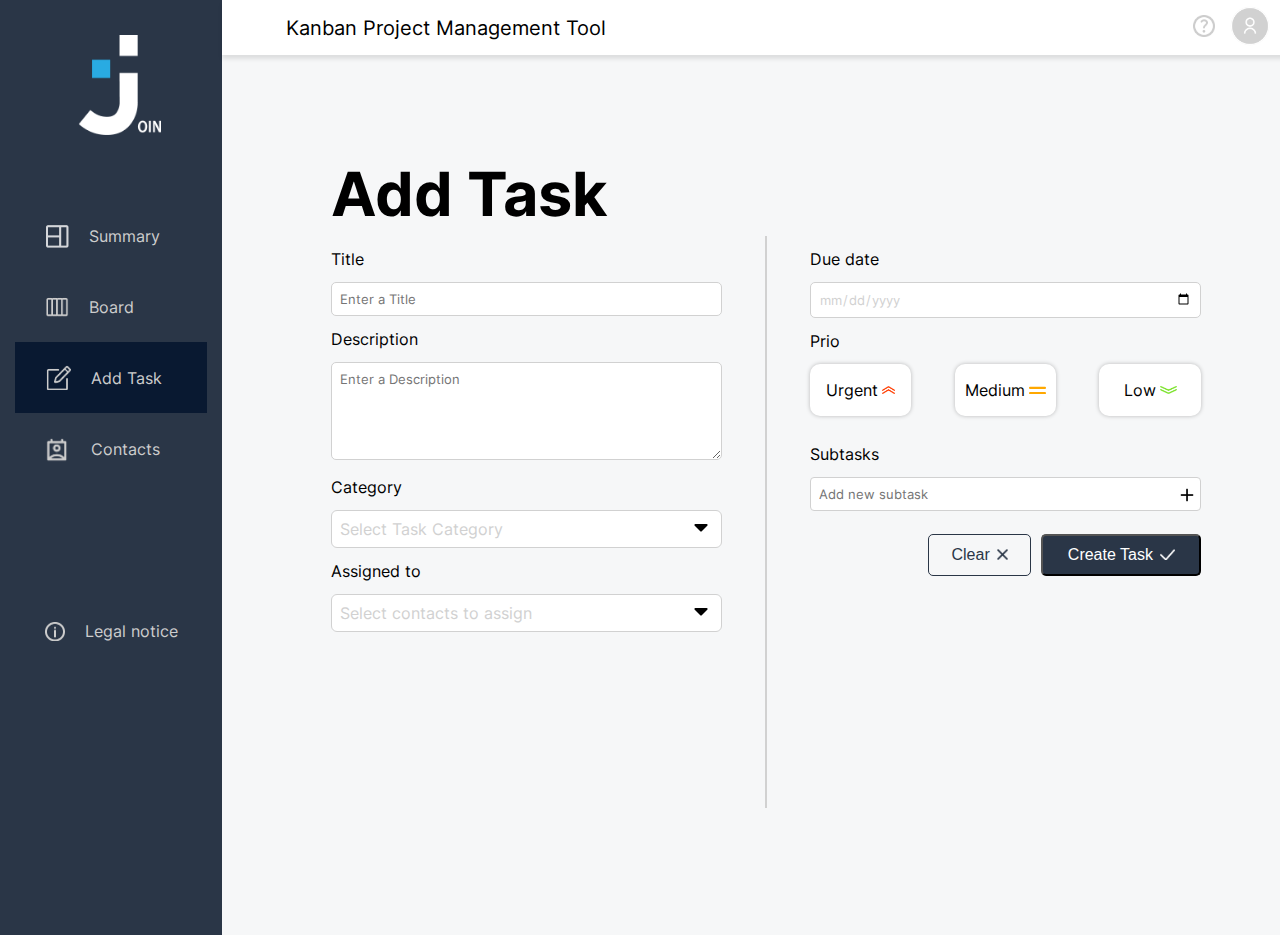
==== addTask.html @ 54497523 "first commit" ====
<!DOCTYPE html>
<html lang="en">

<head>
    <meta charset="UTF-8">
    <meta http-equiv="X-UA-Compatible" content="IE=edge">
    <meta name="viewport" content="width=device-width, initial-scale=1.0">
    <script src="js\templates.js"></script>
    <script src="js\script.js"></script>
    <script src="js\addTask.js"></script>
    <script src="js\addTaskStyle.js"></script>
    <script src="mini_backend.js"></script>
    <script src="js/renderAddTask.js"></script>
    <link rel="stylesheet" href="css/style.css">
    <link rel="stylesheet" href="css/media.css">
    <link rel="stylesheet" href="css/fonts.css">
    <link rel="stylesheet" href="css/addTask.css">
    <link rel="stylesheet" href="css/addTaskMedia.css">

    <title>AddTask</title>
</head>

<body onload="init(3),initServer()">

    <div class="bigContainer">



        <div class="orginalNavbar">
            <div id="navline" class="navLine">
                <img class="navbarJoinLogo" src="assets/img/Summary/joinLogoSummary.png">
                <div class="navs">
                    <div onclick="openSection('summary.html')" id="nav1" class="navbarSidebar">
                        <img class="navImg opacity" src="assets/img/Summary/summary.png">
                        <span> Summary</span>
                    </div>

                    <div onclick="openSection('board.html')" id="nav2" class="navbarSidebar">
                        <img class="navImg" src="assets/img/Summary/board.png">
                        <span> Board</span>
                    </div>

                    <div onclick="openSection('addTask.html')" id="nav3" class="navbarSidebar">
                        <img class="navImg padding" src="assets/img/Summary/addTask.png">
                        <span> Add Task</span>
                    </div>

                    <div onclick="openSection('contacts.html')" id="nav4" class="navbarSidebar">
                        <img class="adjustImgNav" src="assets/img/Summary/contacts.png">
                        <span> Contacts</span>
                    </div>
                </div>

                <div onclick="openSection('legalNotice.html')" id="nav5" class="legalNotice">
                    <img src="assets/img/Summary/exclamationMark.png">
                    <span> Legal notice</span>
                </div>
            </div>
        </div>




        <div class="headerAndTaskContainer">
            <div class="headerPlusResponsiveBtn">
                <div class="taskBtnsResponsive">
                    <button class="clearBtnOriginal" onclick="clearFormular()">
                        <span class="btnText">Clear</span> 
                        <img class="btnImg2" src="assets/img/Add Task/clear.png">
                    </button>
                    <button onclick="requestNewTask(); return false" class="createTaskBtn grayHighlight" type="submit">
                        <span class="btnText"> Create Task</span>
                        <img class="btnImg" src="assets/img/Add Task/create.png">
                    </button>

                </div>
                <div w3-include-html="templates/header.html"></div>
            </div>
            <div w3-include-html="templates/addTaskTemplate.html"></div>
        </div>

        <div class="responsiveNavbar">

            <div id="navline" class="navLine">
                <img class="navbarJoinLogo" src="assets/img/Summary/joinLogoSummary.png">
                <div class="navs">
                    <div onclick="openSection('summary.html')" id="nav1" class="navbarSidebar">
                        <img class="navImg opacity" src="assets/img/Summary/summary.png">
                        <span> Summary</span>
                    </div>

                    <div onclick="openSection('board.html')" id="nav2" class="navbarSidebar">
                        <img class="navImg" src="assets/img/Summary/board.png">
                        <span> Board</span>
                    </div>

                    <div onclick="openSection('addTask.html')" id="nav3" class="navbarSidebar">
                        <img class="navImg padding" src="assets/img/Summary/addTask.png">
                        <span> Add Task</span>
                    </div>

                    <div onclick="openSection('contacts.html')" id="nav4" class="navbarSidebar">
                        <img class="adjustImgNav" src="assets/img/Summary/contacts.png">
                        <span> Contacts</span>
                    </div>
                </div>

                <div onclick="openSection('legalNotice.html')" id="nav5" class="legalNotice">
                    <img src="assets/img/Summary/exclamationMark.png">
                    <span> Legal notice</span>
                </div>
            </div>

        </div>

    </div>
</body>

</html>
---- css/style.css ----
html {
    font-family: 'Inter', sans-serif;
}

body {
    margin: 0;
    background-color: rgb(246, 247, 248);
    overflow-x: hidden;
    overflow-y: hidden;
}

/* styling scrollbar */
::-webkit-scrollbar-thumb {
    background: rgba(167, 167, 167,0.6);
    border-radius: 10px;
  }

  ::-webkit-scrollbar {
    width: 10px;
    height: 20px;
  }


.joinLogoLogIn {
    position: absolute;
    top: -54px;
    left: -92px;
    height: 250px;
    width: auto;
    transition: all 1s ease-in-out;
}

.joinLogoLogInLP{
    height: 400px;
    width: auto; 
    display: flex;
    position: absolute;
    top: 0;
    bottom: 0;
    left: 0;
    right: 0;
    margin: auto;
    animation-name: logo;
    animation-duration: 2s;
    animation-timing-function: ease-in-out;
    animation-fill-mode: forwards;
}

.joinLogoLogInLPResponsive{
    height: 250px;
    width: auto; 
    display: none;
    position: absolute;
    top: 0;
    bottom: 0;
    left: 0;
    right: 0;
    margin: auto;
    animation-name: logo;
    animation-duration: 2s;
    animation-timing-function: ease-in-out;
    animation-fill-mode: forwards;
}



@keyframes logo{
    from{
        transform: translate(0,0) scale(1);
    }

    to{
        transform: translate(-95vw,-100vh) scale(0.65);   
        display: none;
    }
}

@keyframes logoResponsive{
    from{
        transform: translate(0,0) scale(1);
    }

    to{
        transform: translate(-95vw,-100vh) scale(0.8 );   
        display: none;
    }
}

.animationBackground{
    width: 100vw;
    height: 100vh;
    background-color: rgb(246, 247, 248); 
    z-index: 1;
    position: absolute;
    display: flex;
    opacity: 1;
    animation-name: hide;
    animation-duration: 1s;
    animation-timing-function: ease-in-out;
    animation-fill-mode: forwards;
}


@keyframes hide{
    0%{
        opacity: 1;
        z-index: 1;
    }

    100%{
        opacity: 0;
        z-index: -2;
    }
}

.LogIn {
    position: absolute;
    padding: 23px;
    top: 0;
    left: 0;
    right: 0;
    bottom: 0;
    margin: auto;
    height: 55%;
    padding: 10px;
    background-color: white;
    width: 50vw;
    border-radius: 30px;
    display: flex;
    flex-direction: column;
    justify-content: center;
    align-items: center;
    align-self: center;
}


.underline {
    background-color: #29ABE2;
    height: 3px;
    width: 123px;
    margin-top: 15px;
}


h1 {
    font-size: 61px;
    margin-top: 80 !important;
}


.LogInHeadline {
    position: relative;
    display: flex;
    justify-content: space-between;
    width: 100%;
}


.signUpContainer {
    position: absolute;
    right: 11px;
    top: 28px;
    display: flex;
    align-items: center;
    justify-content: space-between;
    margin-right: 30px;
}


.signUpButton {
    border-radius: 5px;
    color: white;
    font-weight: 300;
    padding-left: 20px;
    padding-right: 20px;
    margin-right: 10px;
    font-size: 15px;
    padding-top: 6px;
    padding-bottom: 6px;
    cursor: pointer;
}


.signUpContainer span {
    margin-right: 25px;
    ;
}


.rememberMe {
    display: flex;
    margin-right: 10px;
    font-size: 16px;
}


.rememberPassword {
    display: flex;
    justify-content: center;
    align-items: center;
    width: 100%;
    margin-bottom: 8px;
}


.rememberMe input {
    margin-right: 7px;
}


.forgetPassword {
    margin-left: 10px;
}


.logInButtons {
    display: flex;
    justify-content: center;
    width: 100%;
}


.loginBtn {
    border-radius: 5px;
    color: white;
    font-weight: 300;
    padding-left: 22px;
    padding-right: 22px;
    margin-right: 10px;
    font-size: 19px;
    padding-top: 6px;
    padding-bottom: 6px;
    cursor: pointer;
}


.guestBtn {
    border-radius: 5px;
    margin-left: 10px;
    background-color: white;
    border: 1px solid rgba(0, 0, 0, 0.6);
    font-weight: 300;
    padding-left: 12px;
    padding-right: 12px;
    font-size: 19px;
    padding-top: 6px;
    padding-bottom: 6px;
    cursor: pointer;
}


.inputFields {
    width: 100%;
    display: flex;
    justify-content: center;
    flex-direction: column;
    margin-top: 17px;
}


.inputContainer {
    width: 100%;
    position: relative;
    margin: 1vh;
    display: flex;
    justify-content: center;
    flex-direction: column;
    align-items: center;
}




.inputImageName {
    position: absolute;
    left: 78%;
    top: 22%;
    height: 18px;
    width: auto;
}

.redText{
    color: red;
}


.inputImageLock {
    position: absolute;
    left: 78%;
    top: 22%;
    height: 18px;
    width: auto;
}


.inputImageMail {
    position: absolute;
    left: 78%;
    top: 22%;
    height: auto;
    width: 16px;
}


.forgetPassword {
    padding-left: 5px;
}


.forgetPassword a {
    text-decoration: none;
    color: #29ABE2;
}


/*Sign Up*/

.signUp {
    position: relative;
    padding: 23px;
    top: 22vh;
    left: 0;
    right: 0;
    bottom: 0;
    margin: auto;
    height: 45%;
    background-color: white;
    width: 50vw;
    border-radius: 30px;
    display: flex;
    flex-direction: column;
    justify-content: center;
    align-items: center;
    align-self: center;
}

.inputField {
    padding: 8px;
    width: 71%;
    border: 1px solid #D1D1D1;
    color: #D1D1D1;
    border-radius: 5px;
    font-family: 'Inter', sans-serif;
    box-sizing: border-box;
}

.headerSignUp {
    display: flex;
    justify-content: flex-start;
    align-items: center;
    width: 100%;
}


.backArrow {
    height: 24px;
    cursor: pointer;
}


/* forgot password */
.headlineFP {
    text-align: center;
}


.inputFieldFP {
    padding: 8px;
    border: 1px solid #D1D1D1;
    color: #D1D1D1;
    border-radius: 5px;
    width: 53%;
}


.inputImageMailFP {
    position: absolute;
    left: 73%;
    top: 22%;
    height: auto;
    width: 16px;
}


.text {
    text-align: center;
    font-size: 21px;
}

.sendMailBtn {
    border-radius: 5px;
    color: white;
    font-weight: 300;
    padding-left: 22px;
    padding-right: 22px;
    font-size: 19px;
    padding-top: 6px;
    padding-bottom: 6px;
}


.help {
    display: flex !important;
    align-items: center !important;
}

.help :hover {
    cursor: pointer;
}

.help img {
    width: 16px;
    height: auto;
}



.logOutBtn img {
    height: 40px;
    width: 40px;
    margin-left: 10px;
}


.logOutBtn :hover {
    cursor: pointer;
}


.logOutBtn button {
    background-color: #2A3647;
    color: white;
    border-radius: 5px !important;
    height: 30px !important;
    width: 60px !important;
}

.subheaderResponsive{
    display: none;
    padding-left: 10%;
}


.header span {
    margin-left: 5vw;
    font-weight: 400;
    font-size: 20px;
}

.headLine {
    display: flex;
    flex-direction: row;
    justify-content: center;
    align-items: center;
    gap: 30px;
    position: absolute;
    left: 455px;
    top: 171px;
}


.headLine h1 {
    font-weight: 700;
    font-size: 61px;
}


.headLine b {
    font-size: 27px;
    font-weight: 400;
}

.navLine span::after {
    box-sizing: unset !important;
}

.navLine span::before {
    box-sizing: unset !important;
}

.inputFieldLogin {
    padding: 8px;
    width: 71%;
    border: 1px solid #D1D1D1;
    color: #D1D1D1;
    border-radius: 5px;
    font-family: 'Inter', sans-serif;
    box-sizing: border-box;
}

.grayHighlight {
    background-color: #2A3647;
}



/* Von hier nach oben Fast alles für LogIn SignUp etc. */

/* ////////////////////////////////////////////////////////////////////////////////////////////////////////////////////////// */
 
/* Add Task*/


.alert {
    width: 70%;
    font-size: 14px;
    color: red;
}


.alertPriority {
    width: 70%;
    font-size: 14px;
    color: red;
}


.noSubtask {
    width: 70%;
    font-size: 14px;
    color: red;
}



.mobileText {
    display: none;
    padding-right: 10px;
}


.headlineT {
    margin-top: 0;
    width: 70%;
    margin-bottom: 5px;
}


.grayLineHorizontal {
    background-color: #D1D1D1;
    height: 1px;
    min-width: 76%;
    border: 1px solid #D1D1D1;
}


.selectField {
    padding: 8px;
    border: 1px solid #D1D1D1;
    border-radius: 5px;
    width: 66%;
}


.selectHeadField {
    transform: translateX(-2%);
    position: relative;
    background-color: white;
    padding: 8px;
    border: 1px solid #D1D1D1;
    border-radius: 6px;
    color: #D1D1D1;
    display: flex;
    align-items: center;
    gap: 8px;
    width: 99%;
    min-height: 15px;
}

.selectHeadFieldContacts {
    position: relative;
    background-color: white;
    padding: 8px;
    border: 1px solid #D1D1D1;
    border-radius: 6px;
    color: #D1D1D1;
    display: flex;
    align-items: center;
    gap: 8px;
    width: 95%;
    min-height: 15px;
}


.selectHeadFieldPopUp {
    transform: translateX(-2%);
    position: relative;
    background-color: white;
    padding: 8px;
    border: 1px solid #D1D1D1;
    border-radius: 6px;
    color: #D1D1D1;
    display: flex;
    align-items: center;
    gap: 8px;
    width: 99%;
    min-height: 15px;
}


.hiddenInput {
    height: 0;
    width: 0;
    opacity: 0;
}

.dropdownImgPopUp {
    position: absolute;
    height: 8px;
    left: 93%;
    top: 14px;
}

.chosenCategoryColorBoard {
    height: 8px;
    width: 8px;
    border-radius: 20px;
    position: absolute;
    top: 16px;
    left: 80%;
}

.clearBtnOriginal:hover {
    cursor: pointer;
}

.inputWidth {
    width: 70%;
}


.leftSide {
    width: 50%;
    display: flex;
    flex-direction: column;
    justify-content: center;
    align-items: center;
}

.adjustWidth5{
    width: 100%;
}

.searchNavImg1{
   height: 16px;
   position: absolute;
   top: 9px;
   left: 96%;
}

.prioDoubleContainer {
    position: relative;
    width: 33%;
}

.prioDoubleContainerBBtn {
    position: relative;
    width: 26%;
}

.prioDoubleContainerOriginal {
    position: relative;
    width: 26%;
}

.prioDoubleContainerContacts {
    position: relative;
    width: 26%;
}


.prio:hover {
    cursor: pointer;
    transform: scale(1.1);
    box-shadow: 0px 4px 4px 0px rgba(0, 0, 0, 0.25);
}

.prioSelected:hover {
    cursor: pointer;
}

.prioImg:nth-child(2) {
    height: 8px;
    width: 17px;
}

.subtaskHL {
    margin-top: 20px;
}

.subtasksContact{
    padding: 8px;
    color: #D1D1D1;
    border: 1px solid #D1D1D1;
    border-radius: 5px;
    font-family: 'Inter', sans-serif;
    width: 100%;
    border-radius: 4px;
}

.subtasksPopUp{
    max-height: 75px;
    width: 52%;
    margin-left: 15px;
}

.subtasksSD{
    padding: 8px;
    width: 100%;
}

.subtaskListPopUp{
    max-height: 80px;
    margin-bottom: 15px;
}

.progressDisplay{
    display: flex;
    align-items: center;
    width: 100%;
    height: 20px;
    margin-bottom: 5px;
}

.progress{
    width: 80%;
    background-color:#F4F4F4 ;
    height: 15px;
}

.progressbar{
    background-color:#29ABE2;
    height: 100%;
}

.progressDigits{
    margin-left: 10px;
}


.subtasks:hover {
    cursor: pointer;
}


.subtaskPlusOriginal:hover {
    cursor: pointer;
}


.subtasksInputBoard {
    padding: 8px;
    color: #D1D1D1;
    border: 1px solid rgb(209, 209, 209);
    border-radius: 5px;
    font-family: 'Inter', sans-serif;
    width: 100%;
    border-radius: 4px;
}


.subtaskPlus {
    position: absolute;
    height: 18px;
    width: auto;
    left: 95%;
    top: 24%;
}


.subtaskPlusContacts {
    position: absolute;
    left: 98%;
    top: 67%;
    height: 18px;
    width: auto;
}


.subtaskPlusContacts {
    cursor: pointer;
}

.subtaskPlusPopUp {
    position: absolute;
    left: 96%;
    top: 24%;
    height: 18px;
    width: auto;
}


.leftSideP {
    padding-left: 10px;
}






.taskBtns {
    display: flex;
    justify-content: flex-end;
    width: 70%;
}



.clearBtnResponsive{
    border: 1px solid #2A3647;
    background-color: rgb(246, 247, 248);
    color: #2A3647;
    border-radius: 5px;
    font-weight: 400;
    padding-left: 15px;
    padding-right: 15px;
    margin-right: 10px;
    font-size: 16px;
    padding-top: 10px;
    padding-bottom: 10px;
}

.clearBtnResponsiveAD{
    border: 1px solid #2A3647;
    background-color: rgb(246, 247, 248);
    color: #2A3647;
    border-radius: 5px;
    font-weight: 400;
    padding-left: 15px;
    padding-right: 15px;
    margin-right: 10px;
    font-size: 16px;
    display: flex;
    align-items: center;
}

.clearBtnResponsive2{
    display: none;
    justify-content: center;
    align-items: center;
    border: 1px solid #2A3647;
    background-color: rgb(246, 247, 248);
    color: #2A3647;
    border-radius: 5px;
    font-weight: 400;
    padding-left: 10px;
    padding-right: 10px;
    margin-right: 10px;
    font-size: 16px;
    padding-top: 10px;
    padding-bottom: 10px;
}



.createTaskBtnResponsiveAD{
    border-radius: 5px;
    color: white;
    font-weight: 400;
    padding-left: 15px;
    padding-right: 15px;
    margin-right: 10px;
    font-size: 16px;
    width: 160px;
}

.workSpace p {
    width: 70%;
    text-align: left;
    margin-top: 13px;
    margin-bottom: 13px;
}


.inputWidth2 {
    width: 74%;
}


.inputWidth3 {
    width: 100%;
}

.userImg {
    margin-right: 5px;
}


.responsiveHeader {
    position: relative;
}


.responsiveBtn {
    position: absolute;
    display: none;
    justify-content: flex-end;
    width: 70%;
    left: 14vw;
    top: 1px;
    z-index: 1;
    height: 34px;
}


.responsiveLogo {

    height: 31px;
    margin-top: 2px;
    margin-left: 37px;
    display: none;
    z-index: 1;
}




/* Board oder AddTask ??????   Auf den erstn blick passiert beim entfernen nichts im board ?!?!??! //////////////////////////////*/

.boardPopUp {
    height: 100%;
    width: 100%;
    display: flex;
    flex-direction: column;
    align-items: flex-start;
    padding-top: 15px;
    gap: 15px;
}





.searchAndCreate {
    display: flex;
    align-items: center;
}




.addTaskBtn:hover{
    cursor: pointer;
}


.searchField {
    padding: 8px;
    padding-top: 3px;
    padding-bottom: 3px;
    font-size: 16px;
    border: 1px solid #D1D1D1;
    color: #D1D1D1;
    border-radius: 5px;
    height: 37px;
    margin-top: 12px;
}


.searchField:hover {
    cursor: pointer;
}


.dropLineToDo{
    position: absolute;
    width: 1%;
    height: 100%;
    left: 1%;
    
}

.dropLineIP{
    position: absolute;
    width: 1%;
    height: 100%;
    left: 26%;
    
}

.dropLineAW{
    position: absolute;
    width: 1%;
    height: 100%;    
    left: 51%;  
}

.dropLineD{
    position: absolute;
    width: 1%;
    height: 100%;
    left: 76%;  
}

.inputContainerBoard {
    width: 100%;
    position: relative;
    margin: 1.5vh;
    display: flex;
    justify-content: center;
    align-items: center;
    margin-bottom: 23px;
}

.subtasksBPopUpContainer{
    display: flex;
    width: 100%;
}

.subtaskHeadlineBPopUp{
    font-size: 21px;
    font-weight: 700;
}

.subtasksSD{
    line-height: 120%;
}




.categoryContainerS{
    width: 72%;
}


.plusBoard {
    height: 25px;
}


.plusBoard {
    cursor: pointer;
}


.plusBoardAW {
    height: 25px;
}


.plusBoardAW {
    cursor: pointer;
}

.status span{
    height: 100%;
}

/* Board                    Hier ist AssignedTo von AddTask mit drin */


/* .boardPopUpCategory {
    justify-content: center;
    text-align: center;
    display: flex;
    flex-direction: row;
    align-items: flex-start;
    padding: 4px 36.5px;
    gap: 10px;
    width: 142px;
    height: 40px;
    background: #FC71FF;
    color: white;
    border-radius: 8px;
} */

.responsiveHeaderShowDetails{
    width: 100%;
    box-shadow: 0px 4px 4px 0px rgba(0, 0, 0, 0.1);
    background-color: white;
    transform: translateX(-1.5%);
    padding: 10px;
    display: none;
}



.responsiveAddTaskBtn{
    height: 50px;
    display: none;
}

.responsiveAddTaskBtn:hover{
    cursor: pointer;
}


.boardPopUpCategoryText {
    text-align: center;
    font-family: 'Inter';
    font-style: normal;
    font-weight: 400;
    font-size: 27px;
    line-height: 120%;
    color: #FFFFFF;
}


.boardPopUpDate {
    display: flex;
    flex-direction: row;
    align-items: flex-start;
    padding: 0px;
    gap: 25px;
    height: 25px;
}


.boardPopUpDateText {
    width: 99px;
    height: 25px;
    font-family: 'Inter';
    font-style: normal;
    font-weight: 700;
    font-size: 21px;
    line-height: 120%;
}


.boardPopUpDateNumbers {
    width: 122px;
    height: 25px;
    font-family: 'Inter';
    font-style: normal;
    font-weight: 400;
    font-size: 21px;
    line-height: 120%;
}


.boardPopUpTitel {
    max-height: 140px;
    word-break: break-word;
    font-family: 'Inter';
    font-style: normal;
    font-weight: 700;
    font-size: 61px;
    line-height: 120%;
    width: 75%;
}


.boardPopUpDescrition {
    max-height: 140px;
    font-family: 'Inter';
    font-style: normal;
    font-weight: 400;
    font-size: 21px;
    line-height: 120%;
    word-break: break-word;
    width: 75%;
}


.boardPopUpPrio {
    display: flex;
    flex-direction: row;
    align-items: center;
    padding: 0px;
    gap: 25px;
    width: 238px;
    height: 33px;
}


.boardPopUpPrio img {
    height: 10px;
    margin-left: 10px;
    color: white;
}


.boardPopUpPrioText {
    width: 82px;
    height: 25px;
    font-family: 'Inter';
    font-style: normal;
    font-weight: 700;
    font-size: 21px;
    line-height: 120%;
}


.boardPopUpAssignedTo {
    width: 134px;
    height: 25px;
    font-family: 'Inter';
    font-style: normal;
    font-weight: 700;
    font-size: 21px;
    line-height: 120%;
}


.boardPopUpPrioInside {
    background-color: gray;
    color: white;
    border-radius: 10px;
    font-weight: 400;
    width: 120px;
    display: flex;
    justify-content: center;
    align-items: center;
}


.urgentBackground {
    background-color: #FF3D00;
}


.mediumBackground {
    background-color: #FFA800;
}


.lowBackground {
    background-color: #7AE229;
}


/* .task {
    background-color: white;
    box-sizing: border-box;
    width: 93%;
    padding: 15px;
    margin-left: 5px;
    border-radius: 25px;
    margin-bottom: 30px;
    cursor: pointer;
} */


.task:hover {
    cursor: pointer;
}


.category {
    background: orange;
    padding: 4px;
    padding-left: 20px;
    padding-right: 20px;
    width: max-content;
    border-radius: 8px;
    margin-bottom: 10px;
    color: white;
}


.title {
    font-weight: bold;
    font-size: 17px;
    margin-bottom: 8px;
    word-break: break-word;
}

.selectFieldsPopUp{
    width: 103%;
    transform: translateX(-2%);
}


.description {
    color: #a8a8a8;
    margin-bottom: 17px;
    word-break: break-word;
}


.assignedAndPrio {
    display: flex;
    justify-content: space-between;
    align-items: center;
}


.prioBoard {
    max-width: 20px;
    height: 12px;
}



.bigAssignedToContainerPopUp{
    width: 75%;
    display: flex;
    flex-direction: column;
 }

.adjustWidth2{
    width: 95%;
}

.checkBoxesC1{
    position: relative;
    top: -19px;
    left: 94%;
}

.contactToAssignContainer{
    display: flex;
    position: relative;
    justify-content: space-between;
    flex-direction: column;
    align-items: flex-start;
    width: 100%;
    padding-top: 8px;
    padding-bottom: 8px;
}

.contactToAssignContainer:hover{
    background: #D1D1D1;
    cursor: pointer;
}

.newCategory {
    text-align: start;
    padding-right: 8px;
    width: 100%;
}


.newCategoryBoard {
    text-align: start;
    padding-right: 8px;
    width: 100%;
}


.colorContainer {
    display: flex;
    justify-content: space-around;
    width: 75%;
    margin-top: 10px;
}


.coloredCircle {
    height: 15px;
    width: 15px;
    border-radius: 15px;
}

.navNewCategory {
    display: flex;
    align-items: center;
    position: absolute;
    top: 9px;
    left: 86%;
}


.navNewCategoryBoard {
    display: flex;
    align-items: center;
    position: absolute;
    top: 8px;
    left: 83%;
}

.checkedColor {
    box-shadow: 0px 4px 4px 0px rgba(0, 0, 0, 0.25);
}


x

/* Board Pop Up                                       Nichts von AddTask mit drin*/


.popUp {
    position: absolute;
    display: flex;
    justify-content: center;
    align-items: center;
    top: 0;
    left: 0;
    width: 100%;
    height: 100vh;
    background-color: rgba(94, 80, 80, 0.3);
    z-index: 1;
    overflow: hidden;
}

.initialsBoardCircle{
    height: 40px;
    width: 40px;
    border-radius: 40px;
    position: relative;
}

.initialsBoardLetter{
    position: absolute;
    top: 0;
    left: 0;
    bottom: 0;
    right: 0;
    margin: auto;
    text-align: center;
    height: 22px;
    color: white;

}


.editContainer {
    display: flex;
    justify-content: center;
    flex-direction: column;
}


.editAiignedTo {
    margin: 10px;
}


.boardPopUpEditTitel {
    display: flex;
    flex-direction: column;
    justify-content: center;
    align-items: flex-start;
    padding: 0px;
    gap: 5px;
    height: 81px;
    width: 80%;
}


.boardPopUpEditTitel input {
    box-sizing: border-box;
    display: flex;
    flex-direction: row;
    align-items: center;
    padding: 13px 21px;
    gap: 10px;
    height: 51px;
    border: 1px solid #D1D1D1;
    border-radius: 10px;
    width: 100%;
}


.boardPopUpEditTitel input:hover {
    cursor: pointer;
}


.boardPopUpEditDescription {
    display: flex;
    flex-direction: column;
    justify-content: center;
    align-items: flex-start;
    padding: 0px;
    gap: 5px;
    width: 80%;
}


.boardPopUpEditDescription textarea {
    box-sizing: border-box;
    display: flex;
    flex-direction: row;
    align-items: flex-start;
    padding: 18px 21px;
    gap: 10px;
    isolation: isolate;
    height: 119px;
    border: 1px solid #D1D1D1;
    border-radius: 10px;
    width: 100%;
}


.boardPopUpEditDescription textarea:hover {
    cursor: pointer;
}


.boardPopUpEditDueDate {
    display: flex;
    flex-direction: column;
    justify-content: center;
    align-items: flex-start;
    padding: 0px;
    gap: 5px;
    height: 81px;
    width: 80%;

}


.boardPopUpEditDueDate input {
    box-sizing: border-box;
    display: flex;
    flex-direction: row;
    align-items: center;
    padding: 18px 21px;
    gap: 10px;
    isolation: isolate;
    height: 51px;
    border: 1px solid #D1D1D1;
    border-radius: 10px;
    width: 100%;
}


.boardPopUpEditDueDate input:hover {
    cursor: pointer;
}


.boardPopUpEditAllPrio {
    display: flex;
    flex-direction: column;
    justify-content: center;
    align-items: flex-start;
    padding: 0px;
    gap: 5px;
    width: 80%;
    height: 91px;
}


.boardPopUpEditAllPrioRow {
    display: flex;
    flex-direction: row;
    justify-content: space-between;
    align-items: center;
    padding: 0px;
    gap: 10px;
    height: 61px;
    width: 100%;
}


.boardPopUpEditAssignedTo {
    display: flex;
    flex-direction: column;
    justify-content: center;
    align-items: flex-start;
    padding: 0px;
    gap: 5px;
    width: 80%;
}


.popUpContent {
    position: relative;
    background-color: white;
    height: 92%;
    width: 80%;
    padding-top: 10px;
    border-radius: 30px;
    overflow: hidden;
}





.closePopUp:hover {
    cursor: pointer;
}


.assignedToPlusEditBtn {
    display: flex;
    justify-content: space-between;
    width: 100%;
}


.popUpEditContent {
    background-color: white;
    position: absolute;
    top: 0;
    left: 0;
    right: 0;
    bottom: 0;
    margin: auto;
    height: 90%;
    width: 40%;
    box-shadow: 0px 0px 4px rgba(0, 0, 0, 0.1);
    border-radius: 30px;
    display: flex;
    flex-direction: column;
    align-items: center;
    padding: 15px;
    gap: 10px;
}


.subtaskContainerPopUp {
    width: 80%;
    max-height: 73px;
    overflow-y: scroll;
}

.boardPopUpAssignedToContainer{
    gap: 10px;
    max-height: 75px;
    width: 76%;
}

.assignedContact{
   display: flex;
   align-items: center;
   gap: 20px;
   margin-top: 5px;
   margin-bottom: 5px;
}

.assignedContactCircle{
   position: relative;
   height: 35px;
   width: 35px;
   border-radius: 35px;
}

.assignedContactLetters{
   position: absolute;
   top: 0;
   left: 0;
   right: 0;
   bottom:0;
   margin: auto;
   text-align: center;
   color: white;
   height: 20px;
}

.assignedContactsName{
   display: flex;
}


.insidePopUpPencil {
    height: 21px;
}


.submitEditBtn:hover {
    cursor: pointer;
}


.popUpContentPencil {
    /* position: absolute; */
    top: 90%;
    left: 84%;
    width: 40px;
}


.popUpContentPencil {
    cursor: pointer;
}


.popUpEditContentCross {
    width: 21.65px;
    height: 21.65px;
    position: relative;
    left: 46%;
    top: 5px;
}

.assignedCircleEdit{
    position: relative;
    height: 35px;
    width: 35px;
    border-radius: 35px;
}

.assignedLettersEdit{
    position: absolute;
    top: 0;
    left: 0;
    right: 0;
    bottom: 0;
    margin: auto;
    text-align: center;
    color: white;
    height: 20px;
}

.removeAssignedContact{
    height: 15px;
    position: absolute;
    left: 67%;
    bottom: 67%;
}

.assignedToEditContainer{
    display: flex;
    gap: 5px;
    justify-content: flex-start;
    width: 81%;
}


.popUpEditContentCross:hover {
    cursor: pointer;
}


.popUpEditContentCross1 {
    width: 21.65px;
    height: 21.65px;
    position: relative;
    left: 95%;
    top: -15px;
}


.popUpEditContentCross1:hover {
    cursor: pointer;
}


.allPrioContainer {
    display: flex;
}


.prioRework {
    display: flex;
    align-items: center;
    justify-content: center;
    background-color: white;
    box-shadow: 0px 0px 4px 0px rgba(0, 0, 0, 0.25);
    border-radius: 10px;
    height: 35px !important;
    width: 100%
}


.prioRework:hover {
    cursor: pointer;
    transform: scale(1.1);
    box-shadow: 0px 4px 4px 0px rgba(0, 0, 0, 0.25);
}


.prioReworkSelected {
    position: absolute;
    top: 0;
    left: 0;
    display: none;
    justify-content: center;
    align-items: center;
    color: white;
    height: 35px;
    border-radius: 10px;
    width: 100%;
    box-shadow: 0px 4px 4px 0px rgba(0, 0, 0, 0.25);
}


.subtaskCheckbox:hover {
    cursor: pointer;
}


.headlinePrio {
    font-size: 21px;
}


.prioDoubleContainerRework {
    position: relative;
    width: 30%;
    margin: 5px;
}


.d-flex {
    display: flex;
}


.prioReworkInput {
    opacity: 0;
    width: 0 !important;
}


.confirmEditBtn {
    position: absolute;
    color: white;
    background-color: #2A3647;
    width: 80px;
    height: 50px;
    border-radius: 10px;
    padding: 10px;
    display: flex;
    justify-content: center;
    left: 480px;
    top: 720px;
}


.subtaskWithHookContainer {
    display: flex;
    width: 100%;
}


.whiteCheckHookContainer {
    background-color: green;
    height: 21px;
    opacity: 1;
    display: flex;
    justify-content: center;
    align-items: center;
    border-radius: 4px;
    margin-right: 4px;
}


.whiteCheckHookInDetails {
    height: 18px;
}



/* Navbar !!!!!!!!!!!!!            Nicht anfassen !!!!!!!!!!!!!!!!!!!!!!!!!!! */


.navLine {
    width: 15vw;
    padding-top: 35px;
    padding-left: 15px;
    padding-right: 15px;
    height: 100vh;
    background-color: #2A3647;
    display: flex;
    align-items: center;
    flex-direction: column;
    justify-content: unset !important;
    box-sizing: unset !important;
    gap: 20px;
    justify-content: unset !important;
    box-sizing: unset !important;
    font-family: 'Inter', sans-serif !important;
    z-index: 2 !important;
}


.navbarJoinLogo {
    height: 100px;
    width: auto;
    margin-left: 9%;
}

.navs {
    width: 100%;
    display: flex;
    flex-direction: column;
    margin-top: 45px;
}


.navbarSidebar {
    color: #CDCDCD;
    display: flex;
    justify-content: center;
    align-items: center;
    gap: 20px;
    width: 100%;
    height: 55px;
    padding-top: 8px;
    padding-bottom: 8px;
}


.navbarSidebar:hover {
    cursor: pointer;
}


.navbarHighlight {
    background-color: #091931;
}


.navbar :hover {
    cursor: pointer;
}

.navImg {
    width: 25px;
    height: auto;
    margin-left: 20px;
}


.opacity {
    opacity: 0.8;
}


.adjustImgNav {
    width: 30px;
    height: auto;
    margin-left: 20px;
}


.padding {
    padding-left: 4px;
}


.navbarSidebar span {
    width: 110px;
    font-size: 16px;
}


.legalNotice {
    color: #CDCDCD;
    display: flex;
    justify-content: center;
    align-items: center;
    gap: 20px;
    margin-top: 11vh;
    width: 100%;
    height: 55px;
}


.legalNotice:hover {
    cursor: pointer;
}


.legalNotice img {
    width: 20px;
    height: 20px;
}


.legalNotice span {
    font-size: 16px;
}

.responsiveNavbar{
    display: none;
}
---- css/media.css ----
/*responsiveness for Log In*/
@media (max-width:660px) {
    .signUpContainer {
        top: 90vh;
        left: 0;
        right: 0;
        margin: auto;
        width: 235px;
    }

    .signUpButton {
        width: 110px;
        height: 45px;
    }

    .loginBtn {
        margin-bottom: 20px;
        width: 133px;
        margin-right: 0;
    }


    .rememberPassword {
        flex-direction: column-reverse;
        align-items: center;
        justify-content: flex-start;
    }

    .inputImageName {
        left: 77%;
    }

    .inputImageLock {
        left: 77%;
    }

    .inputImageMail {
        left: 77%;
    }

    .logInButtons {
        flex-direction: column;
        align-items: center;
        margin-top: 19px;
    }

    .LogIn {
        height: 65%;
    }



    .guestBtn {
        margin-left: 0;
    }
}

@media(max-width:600px) {

    .joinLogoLogIn {
        height: 200px;
    }
}

@media(max-width:430px) {

    h1 {
        font-size: 48px;
        ;
    }

    .LogIn {
        width: 70vw;
    }

}

@media(max-width:400px) {


    .signUpContainer {
        flex-direction: column;
        align-items: center;
    }

    .signUpContainer span {
        margin-right: 0;
        margin-bottom: 4px;
    }
}

/*Responsiveness for Sign Up*/

@media(max-width:430px) {


    .signUp {
        width: 70vw;
    }

}

@media(max-width:330px) {
    .headlineSU {
        font-size: 43px;
    }
}

/* Responsiveness for forget password */

@media(max-width:830px) {
    .inputFieldFP {
        width: 80%;
    }

    .inputImageMailFP {
        left: 83%;
    }
}

@media(max-width:600px) {
    .signUp {
        top: 17vh;
        width: 70vw;
    }
}

@media(max-width:350px) {
    .headlineFP {
        font-size: 43px;
    }
}

@media(max-width:320px) {
    .sendMailBtn {
        font-size: 16px;
    }
}



/* NavBar !!!!!!!!!!!! */
@media(max-width:820px) and(max-height:1180px){
    .navLine{
        height: 74px !important;
    }

    .summaryContent {
        height: calc(100vh - 55px - 74px);
    } 
}

@media (max-width:1200px) {

    .navLine {
        z-index: 1;
        position: fixed;
        width: 100%;
        height: 84px;
        padding-left: 0;
        padding-right: 0;
        padding-top: 0;
    }

    .navbarSidebar {
        flex-direction: column;
        align-items: center;
        gap: 5px;
        height: 100%;
    }

    .navbarSidebar span {
        width: 100%;
        text-align: center;
    }

    .navs {
        flex-direction: row;
        margin: 0;
    }

    .adjustImgNav {
        margin-left: 0;
    }

    .responsiveLogo {
        display: flex;
    }

    .navbarJoinLogo {
        display: none;
    }

    .navLine .navImg {
        margin-left: 0;
    }

    .responsiveNavbar {
        display: flex;
        height: 84px;
    }

    .orginalNavbar {
        display: none;
    }


};







/* Navbar in Contacts ?!?!?!?!?!?!?!?!? */



@media (max-width:1200px) {
    .contactsContainer {
        height: 85vh;
    }

    .contactsBoard {
        height: 85vh;
    }

    .responsiveSubHeadline {
        display: flex;
    }

    .responsiveSubHeadlineC {
        display: flex;
    }

    .responsiveSubHeadlineB {
        display: flex;
    }

    .SubHeaderContacts {
        display: none;
    }


}



/* responsive Board */

@media(max-width:1200px) {
    .popUpEditContent {
        width: 100% !important;
        height: 100vh !important;
        border-radius: 0 !important;
        background-color: #F5F5F5 !important;
    }

    .subheaderResponsive{
        display: flex;
    }

    .SubHeaderContacts{
        display: none;
    }

    .responsiveHeaderShowDetails {
        display: flex;
    }

    .subtasksPopUp {
        width: 66%;
    }

    .popUpContentPencil {
        top: 80% !important;
    }

    .boardPopUpTitel {
        font-size: 36px;
    }

    .popUpEditContentArrow {
        display: flex !important;
    }

    .popUpEditContentCross {
        display: none;
    }

    .popUpEditContentCross1 {
        display: none;
    }
}



@media(max-width:1055px) {
    .bigAssignedToContainerPopUp {
        transform: translateX(1%);
    }

    .selectFieldsPopUp {
        width: 104%;
    }
}



@media(max-width:880px) {
    .bigAssignedToContainerPopUp {
        width: 77%;
    }

    .selectFieldsPopUp {
        width: 105%;
    }

    .subheaderResponsive{
        padding-left: 17%;
    }

    
}

@media(max-width:825px) {
    .allTasks span {
        font-size: 17px !important;
    }
}

@media(max-width:800px) {
   

    .popUpEditContent {
        height: 100vh !important;
    }

    .bigAssignedToContainer {
        width: 76%;
    }

    .bigAssignedToContainerPopUp {
        width: 75%;
        transform: translateX(0%);
    }

    .subtaskPlusPopUp {
        left: 93%;
    }
}

@media(max-width:755px) {
    .allTasks span {
        font-size: 14px !important;
    }
}

@media (max-width:660px) {
   

    .animationBackground{
        background-color: #2A3647;
    }

    .joinLogoLogInLP{
        display: none;
    }

    .joinLogoLogInLPResponsive{
        display: flex;
        animation-name: logoResponsive;
    }


    .allTasks span {
        font-size: 21px !important;
    }

  



    


}

@media(max-width:500px) {
  
    .addTaskContainer {
        background-color: #F5F5F5;
        margin-top: 4px;
    }

    .bigAssignedToContainerPopUp {
        width: 90%;
    }

    .taskBtns {
        display: none;
    }

    .responsiveHeaderPopUp {
        display: flex;
    }

   

    .categoryContainerS {
        width: 86% !important;
    }

    .bigAssignedToContainer {
        width: 90%;
    }

    .subtaskContainer {
        width: 98%;
    }
}

@media(max-width:1055px) {  /*adjusting all headlines*/
    .LogInHeadline {
        font-size: 47px;
    }

    .headlineFP {
        font-size: 47px;
    }

    .headLineContacts {
        font-size: 47px;
        align-items: flex-start;
    }

    .headLine {
        font-size: 47px;
    }

    .headLine h1 {
        font-size: 47px;
    }

    .headlineT {
        font-size: 47px;
    }
    
    .headlineB {
        font-size: 47px;
    }
}

@media(max-width:870px) { /*adjusting all headlines*/
    .LogInHeadline {
        font-size: 44px;
    }

    .headlineFP {
        font-size: 44px;
    }

    .headLine {
        font-size: 44px;
    }

    .headLine h1 {
        font-size: 44px;
    }

    .headlineT {
        font-size: 44px;
        
    }

    .headlineB {
        font-size: 44px;
    }
}

@media(max-width:800px) { /*adjusting all headlines*/

    .subtaskPlusOriginal {
        left: 94% ;
    }

    .LogInHeadline {
        font-size: 47px;
    }

    .headlineFP {
        font-size: 47px;
    }

    .headLine {
        font-size: 47px;
    }

    .headLine h1 {
        font-size: 47px;
    }

    .headlineT {
        font-size: 47px;
        
        
    }

    .headlineB {
        font-size: 47px;
    }
}

@media(max-width:340px) { /*adjusting all headlines*/
    .LogInHeadline {
        font-size: 42px;
    }

    .headlineFP {
        font-size: 42px;
    }

    .headLine {
        font-size: 42px;
    }

    .headLine h1 {
        font-size: 42px;
    }

    .headlineT {
        font-size: 42px;
    }

    .headlineB {
        font-size: 42px;
    }
}

/* responsiveness navbar */

@media (max-width:800px){
    .navbarJoinLogo {
        display: none;
    }

    .adjustImgNav {
        margin-left: 0;
    }

    .legalNotice {
        display: none;
    }

    .navbarSidebar {
        flex-direction: column;
        align-items: center;
        gap: 5px;
        height: 74px;
    }

    .navLine .navImg {
        margin-left: 0;
    }

    .grayLine {
        display: none;
    }
}
---- css/fonts.css ----
/* inter-regular - latin */
@font-face {
    font-family: 'Inter';
    font-style: normal;
    font-weight: 400;
    src: url('../fonts/inter-v12-latin-regular.eot'); /* IE9 Compat Modes */
    src: local(''),
         url('../fonts/inter-v12-latin-regular.eot?#iefix') format('embedded-opentype'), /* IE6-IE8 */
         url('../fonts/inter-v12-latin-regular.woff2') format('woff2'), /* Super Modern Browsers */
         url('../fonts/inter-v12-latin-regular.woff') format('woff'), /* Modern Browsers */
         url('../fonts/inter-v12-latin-regular.ttf') format('truetype'), /* Safari, Android, iOS */
         url('../fonts/inter-v12-latin-regular.svg#Inter') format('svg'); /* Legacy iOS */
  }
  /* inter-500 - latin */
  @font-face {
    font-family: 'Inter';
    font-style: normal;
    font-weight: 500;
    src: url('../fonts/inter-v12-latin-500.eot'); /* IE9 Compat Modes */
    src: local(''),
         url('../fonts/inter-v12-latin-500.eot?#iefix') format('embedded-opentype'), /* IE6-IE8 */
         url('../fonts/inter-v12-latin-500.woff2') format('woff2'), /* Super Modern Browsers */
         url('../fonts/inter-v12-latin-500.woff') format('woff'), /* Modern Browsers */
         url('../fonts/inter-v12-latin-500.ttf') format('truetype'), /* Safari, Android, iOS */
         url('../fonts/inter-v12-latin-500.svg#Inter') format('svg'); /* Legacy iOS */
  }
  /* inter-700 - latin */
  @font-face {
    font-family: 'Inter';
    font-style: normal;
    font-weight: 700;
    src: url('../fonts/inter-v12-latin-700.eot'); /* IE9 Compat Modes */
    src: local(''),
         url('../fonts/inter-v12-latin-700.eot?#iefix') format('embedded-opentype'), /* IE6-IE8 */
         url('../fonts/inter-v12-latin-700.woff2') format('woff2'), /* Super Modern Browsers */
         url('../fonts/inter-v12-latin-700.woff') format('woff'), /* Modern Browsers */
         url('../fonts/inter-v12-latin-700.ttf') format('truetype'), /* Safari, Android, iOS */
         url('../fonts/inter-v12-latin-700.svg#Inter') format('svg'); /* Legacy iOS */
  }
---- css/addTask.css ----
/*general structure*/

.bigContainer{
    display: flex;
    height: 100vh;
}

.headArea{
    display: flex;
    flex-direction: column;
}

.responsiveSubHeadline{
    display: none;
}

.headerAndTaskContainer {
    max-width: 100vw;
}

.addTaskContainer {
    display: flex;
    width: calc(100vw - 15vw);
    height: calc(100vh - 55px) ;
    align-items: center;
    justify-content: center;
    overflow-x: hidden;
}

.workSpace {
    display: flex;
    flex-direction: column;
    justify-content: center;
    width: 80%;
    height: 90%;
}

.formular{
    width: 100%;
    height: 75%;
    display: flex;
    justify-content: space-between;
    align-items: flex-start;
    gap: 4.9%;
}

.grayLine {
    background-color: #D1D1D1;
    height: 100%;
    width: 0;
    border: 1px solid #D1D1D1;
}

.leftSide {
    display: flex;
    flex-direction: column;
    width: 45%;
}

.rightSide {
    display: flex;
    flex-direction: column;
    align-items: center;
    width: 45%;
}

.upperRightside{
    width: 100%;
}

/*general structure*/

/* middle structure */

.formularSection{
    width: 100%;
    align-items: flex-start ;
}

.inputField {
    padding: 8px;
    width: 100%;
    border: 1px solid #D1D1D1;
    color: #D1D1D1;
    border-radius: 5px;
    font-family: 'Inter', sans-serif;
    box-sizing: border-box;
}

.textareaField {
    padding: 8px;
    border: 1px solid #D1D1D1;
    color: #D1D1D1;
    border-radius: 5px;
    width: 100%;
    font-family: 'Inter', sans-serif;
    box-sizing: border-box;
}

/**/
.categoryContainer {  /*parent*/
    width: 100%;
}

.categoryContainer:hover {
    cursor: pointer;
}

/*before Dropdown*/
.selectHeadFieldOriginal {
    position: relative;
    background-color: white;
    padding: 8px;
    box-sizing: border-box;
    border: 1px solid #D1D1D1;
    border-radius: 6px;
    color: #D1D1D1;
    display: flex;
    align-items: center;
    gap: 8px;
    width: 100%;
    min-height: 15px;
}

.colorChoice {
    height: 8px;
    width: 8px;
    border-radius: 20px;
}

.dropdownImg {
    position: absolute;
    height: 8px;
    left: 93%;
    top: 13px;
}

.selectOption {
    display: flex;
    align-items: center;
    gap: 6px;
    background-color: white;
    border-left: 1px solid #D1D1D1;
    border-right: 1px solid #D1D1D1;
    padding: 8px;
    width: 100%;
    box-sizing: border-box;
}

.selectOption:hover {
    background: #D1D1D1;
    cursor: pointer;
}


.selectOption:last-child {
    border-bottom: 1px solid #D1D1D1;
    border-bottom-left-radius: 6px;
    border-bottom-right-radius: 6px;
}

.selectOptionColor {
    height: 8px;
    width: 8px;
    border-radius: 20px;
}

.sales {
    background-color: #E200BE;
}


.backoffice {
    background-color: #1fd7c1;
}

/*after dropdown*/
.newCategoryContainer {  /*parent for dropdown*/
    position: relative;
}

.newCategoryOriginal {
    text-align: start;
    padding-right: 8px;
    width: 100%;
    box-sizing: border-box;
}

.newCategorySignature {
    position: relative;
}

.chosenCategoryColor {
    height: 8px;
    width: 8px;
    border-radius: 20px;
    position: absolute;
    top: 12px;
    left: 83%;
}

.navNewCategoryOriginal {
    display: flex;
    align-items: center;
    position: absolute;
    top: 6px;
    left: 88%;
}

.crossNewCategory {
    height: 21px;
}

.greyLineNewCategory {
    width: 1px;
    height: 25px;
    background-color: rgba(126, 125, 125, 0.8);
}

.checkNewCategory {
    height: 21px;
}

.colorContainer {
    display: flex;
    justify-content: space-around;
    width: 75%;
    margin-top: 10px;
}

.coloredCircle {
    height: 15px;
    width: 15px;
    border-radius: 15px;
}

.categoryColor {
    position: absolute;
    height: 10px;
    width: 10px;
    border-radius: 10px;
    top: 11px;
    left: 83%;
    display: none;
}

.lightblue {
    background-color: #8AA4FF;
}


.red {
    background-color: #FF0000;
}


.green {
    background-color: #2AD300;
}


.purple {
    background-color: #E200BE;
}


.orange {
    background-color: #FF8A00;
}


.blue {
    background-color: #0038FF;
}


.newCategorySignature {
    position: relative;
}

/* drop down End category section end*/
/*Assigned To */
.bigAssignedToContainer{ /*parent*/
    width: 100%;
    display: flex;
    flex-direction: column;
 }

 /* before dropdown */
 .assignedToContainer {
    width: 100%;
    display: flex;
}

.adjustWidth{
    width: 100%;
}

.selectOptionC{
    display: flex;
    align-items: center;
    justify-content: space-between;
    gap: 6px;
    background-color: white;
    border-left: 1px solid #D1D1D1;
    border-right: 1px solid #D1D1D1;
    padding: 8px;
}

.selectOptionC:hover {
    background: #D1D1D1;
    cursor: pointer;
}

.selectOptionC:last-child {
    border-bottom: 1px solid #D1D1D1;
    border-bottom-left-radius: 6px;
    border-bottom-right-radius: 6px;
}

.checkBoxesC{
    position: relative;
    top: -9px;
    right: 19px;
}

.checkBoxC{
    height: 16px;
    position: absolute;
}

.allContactsToAssign{
    display: flex;
    align-items: flex-start;
    flex-direction: column;
    gap: 6px;
    background-color: white;
    border-left: 1px solid #D1D1D1;
    border-right: 1px solid #D1D1D1;
    padding: 8px; 
    height: 43px;
    overflow-y: scroll;
    scroll-behavior: smooth;
}

.assignedContacts{
    width: 74%;
    margin-top: 15px;
    display: flex;
    justify-content: flex-start;
}

.inviteImg{
    height: 22px;
}

/* render assigned contacts */

.assignToCirle{
    height: 40px;
    width: 40px;
    background-color: rgb(36, 36, 222);
    position: relative;
    border-radius: 40px; 
}

.assignToLetters{
    position: absolute;
    top: 0;
    bottom: 0;
    left: 0;
    right: 0;
    margin: auto;
    color: white;
    text-align: center;
    height: 17px;
}

.removeContactCross{
    position: absolute;
    height: 16px;
    top: -8px;
    left: 30px;
}


/* after dropdown */

.searchContactContainer{
    position: relative;
    width: 100%;
}

.searchFieldAssignTo{
    padding: 8px;
    border: 1px solid #D1D1D1;
    border-radius: 5px;
    width: 100%; 
    box-sizing: border-box;
}


.upperRightSide { /*parent*/
    display: flex;
    flex-direction: column;
    width: 100%;
}




/* other classes */

.inputField:hover {
    cursor: pointer;
}

.inputWidth3 {
    width: 100%;
    box-sizing: border-box;
}

/* priority */

.prioBox {   /*parent*/
    display: flex;
    justify-content: space-between;
    width: 100%;
    margin-bottom: 34px;
    height: 33px;
    gap: 5px;
}

.prioDoubleContainerOriginal {
    position: relative;
    width: 26%;
}

.prio {
    position: absolute;
    display: flex;
    justify-content: center;
    align-items: center;
    background-color: white;
    padding: 16px;
    border-radius: 10px;
    width: 100%;
    box-shadow: 0px 0px 4px 0px rgba(0, 0, 0, 0.25);
    box-sizing: border-box;
}

.prioImg {
    height: 12px;
    margin-left: 4px;
}

.prioInput {
    position: absolute;
    opacity: 0;
    width: 1px;
    height: 1px;
}


.prioSelected {
    position: absolute;
    display: flex;
    justify-content: center;
    align-items: center;
    color: white;
    padding: 16px;
    border-radius: 10px;
    width: 100%;
    box-shadow: 0px 4px 4px 0px rgba(0, 0, 0, 0.25);
    box-sizing: border-box;
}

.orange {
    background-color: #FF3D00;
}


.yellow {
    background-color: #FFA800;
}


.green {
    background-color: #7AE229;
}

.d-none {
    display: none;
}

/* subtasks */

.subtaskContainer { /*parent*/
    display: flex;
    flex-direction: column;
    position: relative;
    display: flex;
    justify-content: center;
    margin-bottom: 23px;
    width: 100%;
}

.subtasks {
    padding: 8px;
    color: #D1D1D1;
    border: 1px solid #D1D1D1;
    border-radius: 5px;
    font-family: 'Inter', sans-serif;
    width: 100%;
    border-radius: 4px;
    box-sizing: border-box;
}

.subtaskPlusOriginal {
    position: absolute;
    left: 94%;
    top: 69%;
    height: 18px;
    width: auto;
}

.subtaskList {
    width: 100%;
    max-height: 80px;
    margin-bottom: 5px;
}


.subtask {
    align-items: center;
    display: flex;
    justify-content: space-between;
}


.deleteSubtaskBtn {
    height: 20px;
}

/* create and clear Btn */

.taskBtnsOriginal{ /*parent*/
    display: flex;
    justify-content: flex-end;
    width: 100%;
    gap: 10px;
}

.headerPlusResponsiveBtn{
    position: relative;
}

.taskBtnsResponsive{ /*parent*/
    position: absolute;
    display: none;
    justify-content: flex-end;
    width: 100%;
    gap: 10px;
    top: 10%;
    right: 19%;
}

.clearBtnOriginal {
    border: 1px solid #2A3647;
    background-color: rgb(246, 247, 248);
    color: #2A3647;
    border-radius: 5px;
    font-weight: 400;
    padding-left: 22px;
    padding-right: 22px;
    font-size: 16px;
    padding-top: 10px;
    padding-bottom: 10px;
}

.btnImg2 {
    height: 11px;
    margin-left: 3px;
}

.btnImg {
    height: 11px;
    margin-left: 3px;
}

.createTaskBtn {
    border-radius: 5px;
    color: white;
    font-weight: 400;
    padding-left: 22px;
    padding-right: 22px;
    font-size: 16px;
    padding-top: 10px;
    padding-bottom: 10px;
    width: 160px;
}

.grayHighlight {
    background-color: #2A3647;
}
---- css/addTaskMedia.css ----
/*Responsiveness Add task*/
@media (max-width:1250px) {
    .prio {
        padding: 16px;
    }
}

.prioSelected {
    padding: 16px;
}


@media(max-width:1200px){   /*switching from normal layout to responsive layout*/
    .bigContainer{
        flex-direction: column;
    }

    .responsiveNavbar {
    display: flex;
    height: 84px;
    }

    .addTaskContainer{
        height: calc(100vh - 55px - 88px) !important;
        width: 100vw !important;
    }

    .responsiveSubHeadline{
        display: flex !important;
    }
}

@media(max-height:720px) and (max-width:1025px){  /*low height high width*/
    .formular{
        flex-direction: column;
    }

    .addTaskContainer{
        overflow: auto;
    }

   .formular{
    align-items: center !important;
   }

   .headlineT{
    width: 100%;
    text-align: center;
   }

   .leftSide{
      width: 80% !important;
   }

   .rightSide{
      width: 80% !important;
   }

   .grayLine{
    display: none;
}
}

@media(max-width:880px){ /*smartphone / tablet*/
    .formular{
        flex-direction: column;
    }

    .addTaskContainer{
        overflow: auto;
    }

   .formular{
    align-items: center !important;
   }

   .workSpace{      /*shifting the headline*/
    align-items: center;
   }

   .headArea{
    display: flex;
    width: 80%;
    justify-content: flex-start;
   }

   .headlineT{
    width: 100%;
    margin: 0;
    text-align: left;
   }

   .leftSide{
      width: 80% !important;
   }

   .rightSide{
      width: 80% !important;
   }

   .grayLine{
    display: none;
} 
}

@media (max-width:800px) {


    
/* 
    .mobileText {
        display: flex;
    }

    
    .mobileText {
        display: flex;
        margin-top: 4vh;
        width: 73%;
    } */

    
    .clearBtn {
        margin-bottom: 0;
    }

    .createTaskBtn {
        width: 160px;
    }

    .leftSide {
        width: 80%;
    }

    

    .headerAndTaskContainer {
        width: 100%;
    }

   
    .inputWidth3 {
        width: 96%;
    }
}

@media(max-width:660px){  /*general structure at smartphone screen*/
    .taskBtnsResponsive{
        display: flex !important;
    }

    .taskBtnsOriginal{
        display: none !important;
    }

    .workSpace{
        width: 95% !important;
    }

    .leftSide{
        width: 95% !important;
    }

    .rightSide{
        width: 95% !important;
    }

    .headArea{
        width: 95% !important;
    }
}


@media (max-width:505px) {
    .btnText{
        display: none!important;
    }

    .createTaskBtn{
        width: 67px !important;
    }

    /* .mobileText {
        padding-right: 63px;
    } */


    /* .inputWidth {
        width: 85%;
    } */

  

    .inputWidth3 { /*linked with due date input*/ 
        width: 97%;
    }
}

@media(max-width:475px){  /*transfering the responsive add tasks btns more central*/
    .taskBtnsResponsive{
        right: 28% !important;
    }
}

/* @media(max-width:460px){
    .taskBtnsOriginal{
        flex-direction: column;
        align-items: center;
        gap: 10px;
    }
} */


@media(max-width:325px){ /*making space*/
  .clearBtnOriginal{
    padding-left: 11px !important;
    padding-right: 11px !important;
    padding-top: 5px !important;
    padding-bottom: 5px !important;
  }
}

/* @media (max-width:1033px) {  
    .prio {
        padding: 8px;
        min-width: 68px
    }

    .prioSelected {
        padding: 8px;
        min-width: 68px
    }
} */

/* @media (max-width:1080px) {
    .taskBtns {
        flex-direction: column;
        width: 169px;
    }

    .clearBtn {
        display: flex;
        align-items: center;
        justify-content: center;
        margin-bottom: 5px;
    }
} */
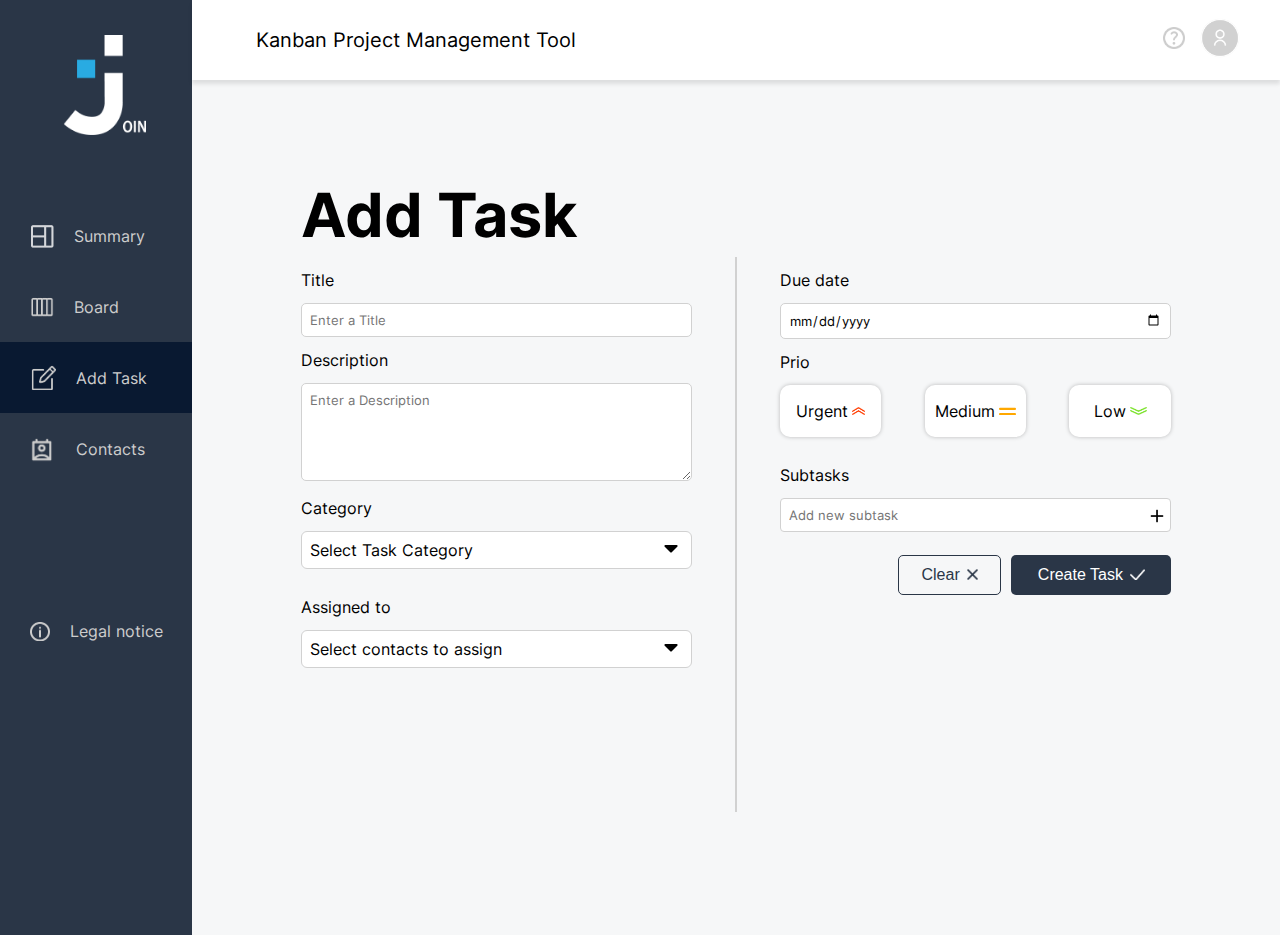
==== commit ac2ea847: "..." ====
--- a/addTask.html
+++ b/addTask.html
@@ -16,6 +16,7 @@
     <link rel="stylesheet" href="css/fonts.css">
     <link rel="stylesheet" href="css/addTask.css">
     <link rel="stylesheet" href="css/addTaskMedia.css">
+    <link rel="icon" type="image/x-icon" href="assets/img/LogIn/responsiveLogo.png">
 
     <title>AddTask</title>
 </head>
@@ -30,7 +31,7 @@
             <div id="navline" class="navLine">
                 <img class="navbarJoinLogo" src="assets/img/Summary/joinLogoSummary.png">
                 <div class="navs">
-                    <div onclick="openSection('summary.html')" id="nav1" class="navbarSidebar">
+                    <div onclick="openSection('Summary.html')" id="nav1" class="navbarSidebar">
                         <img class="navImg opacity" src="assets/img/Summary/summary.png">
                         <span> Summary</span>
                     </div>
@@ -84,7 +85,7 @@
             <div id="navline" class="navLine">
                 <img class="navbarJoinLogo" src="assets/img/Summary/joinLogoSummary.png">
                 <div class="navs">
-                    <div onclick="openSection('summary.html')" id="nav1" class="navbarSidebar">
+                    <div onclick="openSection('Summary.html')" id="nav1" class="navbarSidebar">
                         <img class="navImg opacity" src="assets/img/Summary/summary.png">
                         <span> Summary</span>
                     </div>
--- a/css/style.css
+++ b/css/style.css
@@ -122,6 +122,8 @@
     bottom: 0;
     margin: auto;
     height: 55%;
+    max-width: 750px;
+    max-height: 500px;
     padding: 10px;
     background-color: white;
     width: 50vw;
@@ -178,6 +180,7 @@
     padding-top: 6px;
     padding-bottom: 6px;
     cursor: pointer;
+    border: none;
 }
 
 
@@ -231,6 +234,7 @@
     padding-top: 6px;
     padding-bottom: 6px;
     cursor: pointer;
+    border: none;
 }
 
 
@@ -273,7 +277,7 @@
 
 .inputImageName {
     position: absolute;
-    left: 78%;
+    left: 81%;
     top: 22%;
     height: 18px;
     width: auto;
@@ -286,7 +290,7 @@
 
 .inputImageLock {
     position: absolute;
-    left: 78%;
+    left: 81%;
     top: 22%;
     height: 18px;
     width: auto;
@@ -295,7 +299,7 @@
 
 .inputImageMail {
     position: absolute;
-    left: 78%;
+    left: 81%;
     top: 22%;
     height: auto;
     width: 16px;
@@ -324,6 +328,8 @@
     bottom: 0;
     margin: auto;
     height: 45%;
+    max-width: 750px;
+    max-height: 550px;
     background-color: white;
     width: 50vw;
     border-radius: 30px;
@@ -338,10 +344,13 @@
     padding: 8px;
     width: 71%;
     border: 1px solid #D1D1D1;
-    color: #D1D1D1;
+    color: black;
     border-radius: 5px;
     font-family: 'Inter', sans-serif;
     box-sizing: border-box;
+    outline: none;
+
+
 }
 
 .headerSignUp {
@@ -367,7 +376,7 @@
 .inputFieldFP {
     padding: 8px;
     border: 1px solid #D1D1D1;
-    color: #D1D1D1;
+    color: black;
     border-radius: 5px;
     width: 53%;
 }
@@ -482,10 +491,11 @@
     padding: 8px;
     width: 71%;
     border: 1px solid #D1D1D1;
-    color: #D1D1D1;
+    color: black;
     border-radius: 5px;
     font-family: 'Inter', sans-serif;
     box-sizing: border-box;
+    outline: none;
 }
 
 .grayHighlight {
@@ -553,18 +563,18 @@
 
 
 .selectHeadField {
-    transform: translateX(-2%);
     position: relative;
     background-color: white;
     padding: 8px;
     border: 1px solid #D1D1D1;
     border-radius: 6px;
-    color: #D1D1D1;
+    color: black;
     display: flex;
     align-items: center;
     gap: 8px;
-    width: 99%;
+    width: 100%;
     min-height: 15px;
+    box-sizing: border-box;
 }
 
 .selectHeadFieldContacts {
@@ -573,7 +583,7 @@
     padding: 8px;
     border: 1px solid #D1D1D1;
     border-radius: 6px;
-    color: #D1D1D1;
+    color: black;
     display: flex;
     align-items: center;
     gap: 8px;
@@ -589,7 +599,7 @@
     padding: 8px;
     border: 1px solid #D1D1D1;
     border-radius: 6px;
-    color: #D1D1D1;
+    color: black;
     display: flex;
     align-items: center;
     gap: 8px;
@@ -602,6 +612,7 @@
     height: 0;
     width: 0;
     opacity: 0;
+    display: none;
 }
 
 .dropdownImgPopUp {
@@ -690,7 +701,7 @@
 
 .subtasksContact{
     padding: 8px;
-    color: #D1D1D1;
+    color: black;
     border: 1px solid #D1D1D1;
     border-radius: 5px;
     font-family: 'Inter', sans-serif;
@@ -702,6 +713,7 @@
     max-height: 75px;
     width: 52%;
     margin-left: 15px;
+    min-height: 75px;
 }
 
 .subtasksSD{
@@ -750,7 +762,7 @@
 
 .subtasksInputBoard {
     padding: 8px;
-    color: #D1D1D1;
+    color: black;
     border: 1px solid rgb(209, 209, 209);
     border-radius: 5px;
     font-family: 'Inter', sans-serif;
@@ -918,15 +930,7 @@
 
 /* Board oder AddTask ??????   Auf den erstn blick passiert beim entfernen nichts im board ?!?!??! //////////////////////////////*/
 
-.boardPopUp {
-    height: 100%;
-    width: 100%;
-    display: flex;
-    flex-direction: column;
-    align-items: flex-start;
-    padding-top: 15px;
-    gap: 15px;
-}
+
 
 
 
@@ -951,7 +955,7 @@
     padding-bottom: 3px;
     font-size: 16px;
     border: 1px solid #D1D1D1;
-    color: #D1D1D1;
+    color: black;
     border-radius: 5px;
     height: 37px;
     margin-top: 12px;
@@ -1070,9 +1074,9 @@
     width: 100%;
     box-shadow: 0px 4px 4px 0px rgba(0, 0, 0, 0.1);
     background-color: white;
-    transform: translateX(-1.5%);
     padding: 10px;
     display: none;
+    height: 50px;
 }
 
 
@@ -1291,7 +1295,7 @@
  }
 
 .adjustWidth2{
-    width: 95%;
+    width: 100%;
 }
 
 .checkBoxesC1{
@@ -1574,26 +1578,6 @@
 }
 
 
-.popUpEditContent {
-    background-color: white;
-    position: absolute;
-    top: 0;
-    left: 0;
-    right: 0;
-    bottom: 0;
-    margin: auto;
-    height: 90%;
-    width: 40%;
-    box-shadow: 0px 0px 4px rgba(0, 0, 0, 0.1);
-    border-radius: 30px;
-    display: flex;
-    flex-direction: column;
-    align-items: center;
-    padding: 15px;
-    gap: 10px;
-}
-
-
 .subtaskContainerPopUp {
     width: 80%;
     max-height: 73px;
@@ -1604,6 +1588,7 @@
     gap: 10px;
     max-height: 75px;
     width: 76%;
+    min-height: 75px;
 }
 
 .assignedContact{
@@ -1834,9 +1819,7 @@
 .navLine {
     width: 15vw;
     padding-top: 35px;
-    padding-left: 15px;
-    padding-right: 15px;
-    height: 100vh;
+    height: 100%;
     background-color: #2A3647;
     display: flex;
     align-items: center;
--- a/css/media.css
+++ b/css/media.css
@@ -252,7 +252,6 @@
 @media(max-width:1200px) {
     .popUpEditContent {
         width: 100% !important;
-        height: 100vh !important;
         border-radius: 0 !important;
         background-color: #F5F5F5 !important;
     }
--- a/css/addTask.css
+++ b/css/addTask.css
@@ -21,7 +21,7 @@
 .addTaskContainer {
     display: flex;
     width: calc(100vw - 15vw);
-    height: calc(100vh - 55px) ;
+    height: calc(100vh - 80px) ;
     align-items: center;
     justify-content: center;
     overflow-x: hidden;
@@ -77,11 +77,16 @@
     align-items: flex-start ;
 }
 
+.formularSection:last-child{
+    margin-top: 15px;
+    margin-bottom: 15px;
+}
+
 .inputField {
     padding: 8px;
     width: 100%;
     border: 1px solid #D1D1D1;
-    color: #D1D1D1;
+    color: black;
     border-radius: 5px;
     font-family: 'Inter', sans-serif;
     box-sizing: border-box;
@@ -90,7 +95,7 @@
 .textareaField {
     padding: 8px;
     border: 1px solid #D1D1D1;
-    color: #D1D1D1;
+    color: black;
     border-radius: 5px;
     width: 100%;
     font-family: 'Inter', sans-serif;
@@ -114,7 +119,7 @@
     box-sizing: border-box;
     border: 1px solid #D1D1D1;
     border-radius: 6px;
-    color: #D1D1D1;
+    color: black;
     display: flex;
     align-items: center;
     gap: 8px;
@@ -203,8 +208,8 @@
     display: flex;
     align-items: center;
     position: absolute;
-    top: 6px;
-    left: 88%;
+    top: 5px;
+    right: 5px;
 }
 
 .crossNewCategory {
@@ -284,6 +289,7 @@
     width: 100%;
     display: flex;
     flex-direction: column;
+    cursor: pointer;
  }
 
  /* before dropdown */
@@ -507,7 +513,7 @@
 
 .subtasks {
     padding: 8px;
-    color: #D1D1D1;
+    color: black;
     border: 1px solid #D1D1D1;
     border-radius: 5px;
     font-family: 'Inter', sans-serif;
@@ -598,6 +604,8 @@
     padding-top: 10px;
     padding-bottom: 10px;
     width: 160px;
+    cursor: pointer;
+    border: none;
 }
 
 .grayHighlight {
--- a/css/addTaskMedia.css
+++ b/css/addTaskMedia.css
@@ -21,7 +21,7 @@
     }
 
     .addTaskContainer{
-        height: calc(100vh - 55px - 88px) !important;
+        height: calc(100vh - 80px - 88px) !important;
         width: 100vw !important;
     }
 
@@ -220,28 +220,8 @@
   }
 }
 
-/* @media (max-width:1033px) {  
-    .prio {
-        padding: 8px;
-        min-width: 68px
-    }
-
-    .prioSelected {
-        padding: 8px;
-        min-width: 68px
-    }
-} */
-
-/* @media (max-width:1080px) {
-    .taskBtns {
-        flex-direction: column;
-        width: 169px;
-    }
-
-    .clearBtn {
-        display: flex;
-        align-items: center;
-        justify-content: center;
-        margin-bottom: 5px;
-    }
-} */
+@media (max-width:590px){
+    .prioDoubleContainerOriginal span{
+        display: none;
+    }
+}
